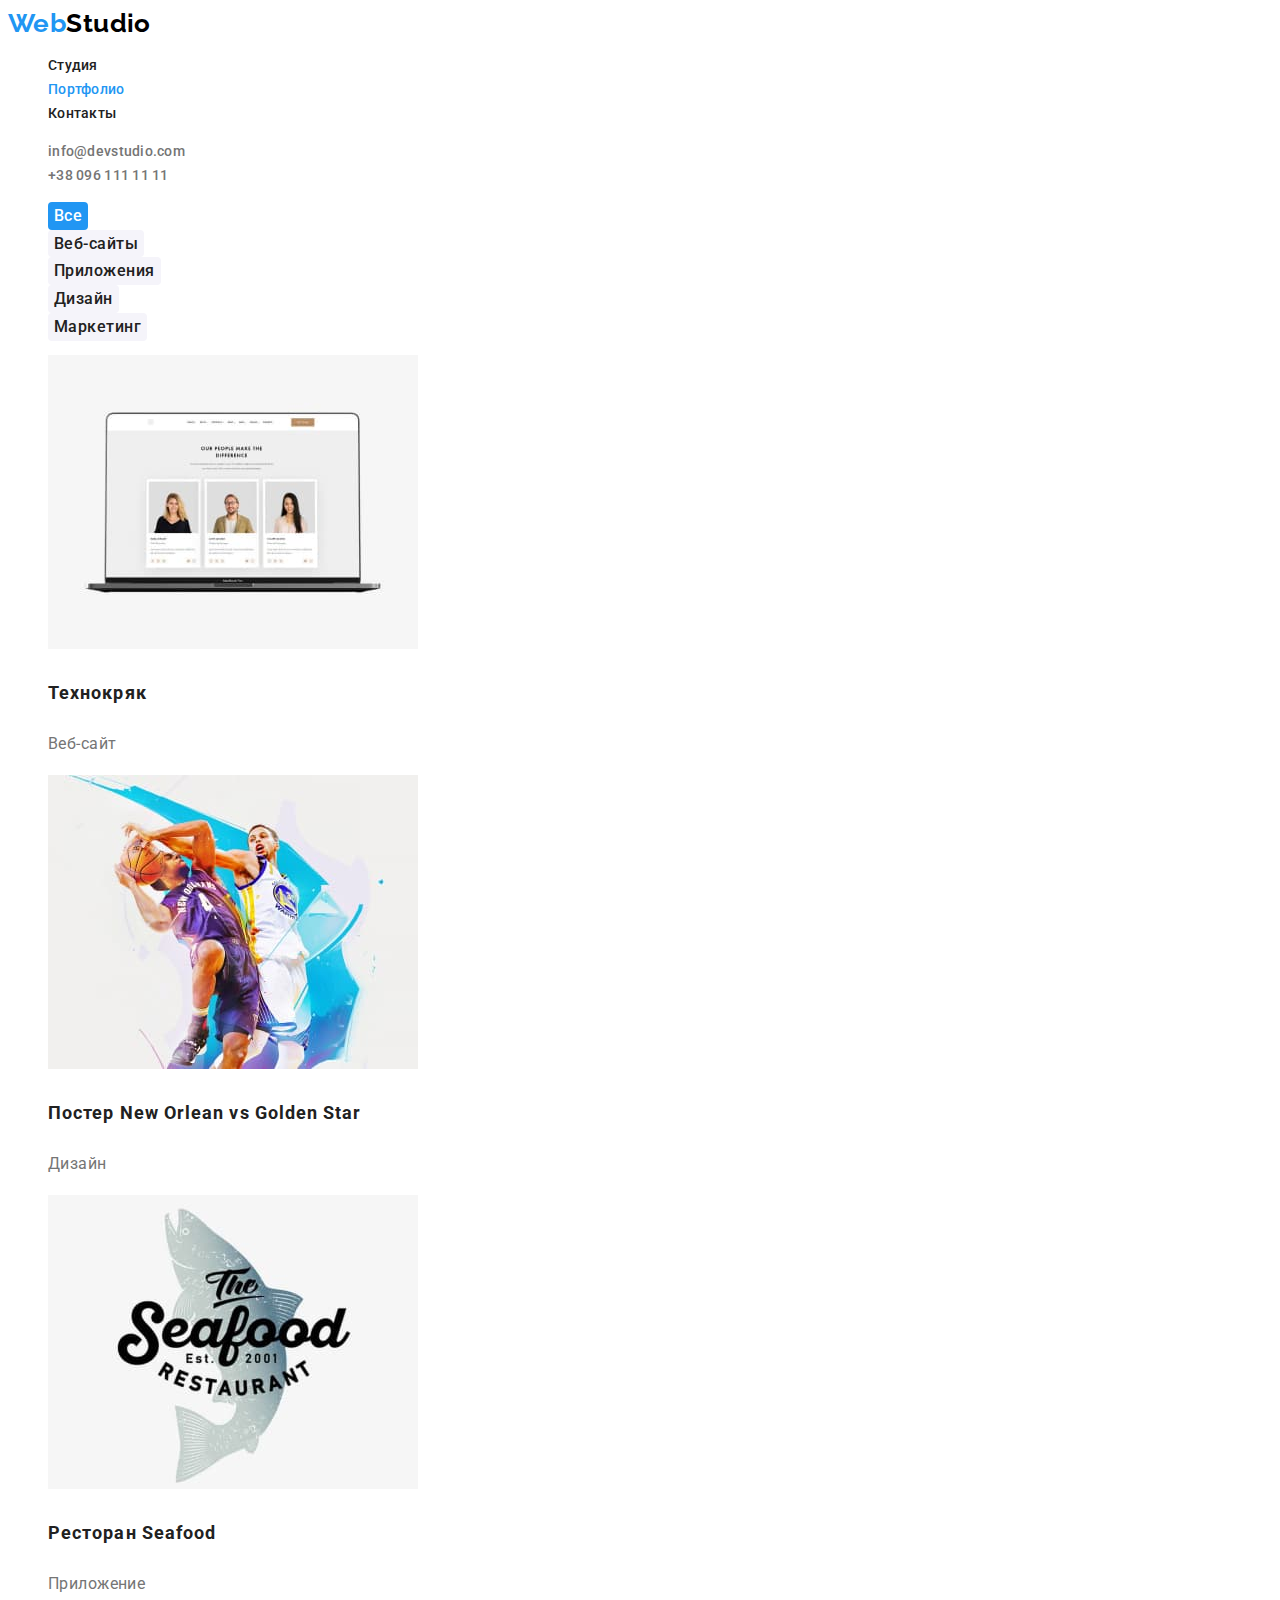
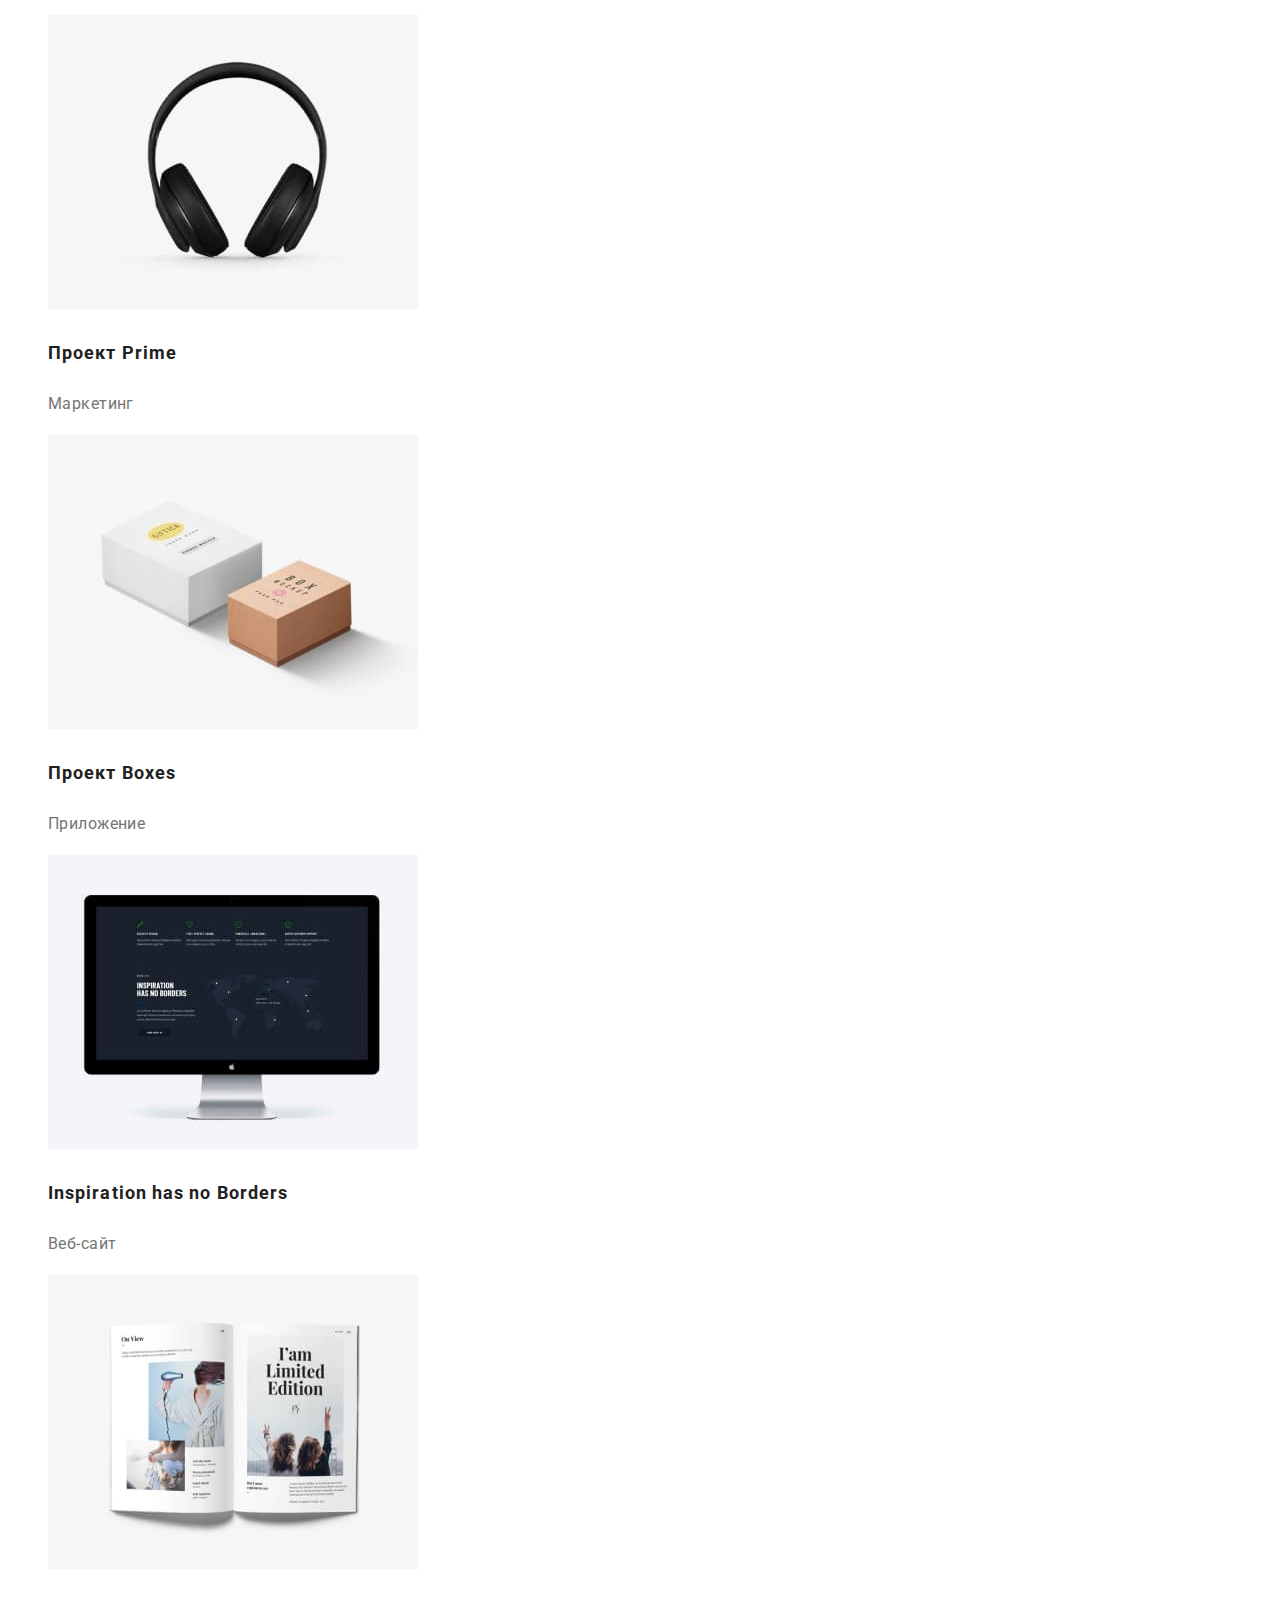
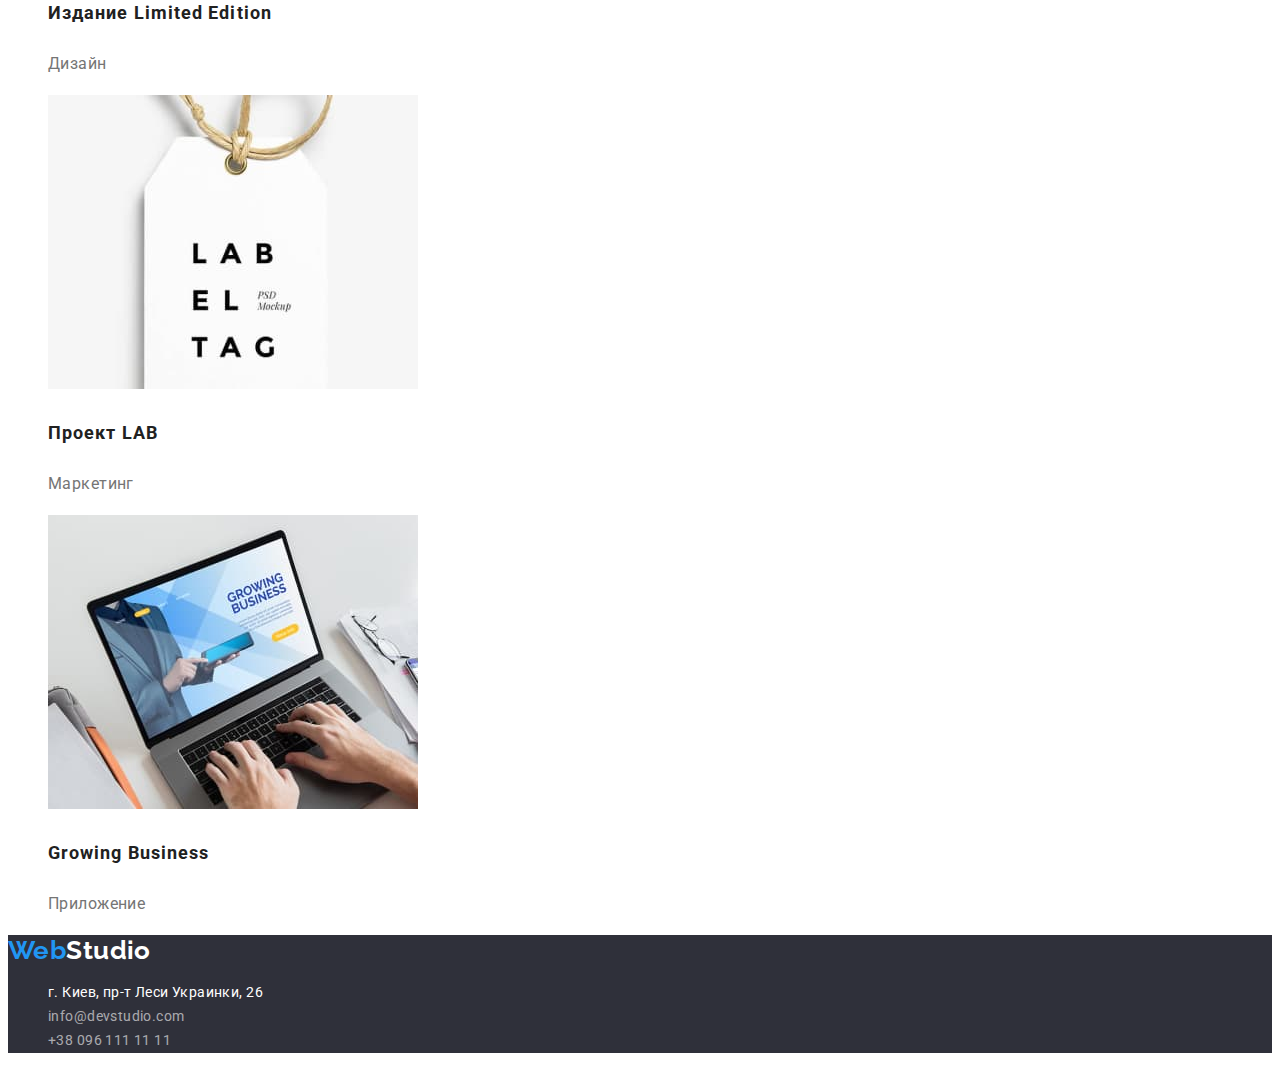
==== portfolio.html @ 18dfbdaf "добавил файлы из hw2" ====
<!DOCTYPE html>
<html lang="ru">

<head>
    <meta charset="UTF-8">
    <meta http-equiv="X-UA-Compatible" content="IE=edge">
    <meta name="viewport" content="width=device-width, initial-scale=1.0">
    <title>Портфолио</title>
    <link href="https://fonts.googleapis.com/css2?family=Raleway:wght@700&family=Roboto:wght@400;500;700;900&display=swap"
        rel="stylesheet">
    <link rel="stylesheet" href="./css/styles.css">
</head>

<body>
    <header class="page-header">
        <nav>
            <a class="logo link" href="./index.html">Web<span class="accent">Studio</span></a>
            <ul class="site-nav list">
                <li>
                    <a class="link" href="./index.html">Студия</a>
                </li>
                <li>
                    <a class="link current" href="./portfolio.html">Портфолио</a>
                </li>
                <li>
                    <a class="link" href="">Контакты</a>
                </li>
            </ul>
        </nav>
        <ul class="auth-nav list">
            <li>
                <a class="link" href="mailto:info@devstudio.com">info@devstudio.com</a>
            </li>
            <li>
                <a class="link" href="tel:+380961111111">+38 096 111 11 11</a>
            </li>
        </ul>
    </header>

    <main class="portfolio">
        <section class="section">
            <h1 class="visually-hidden">Наши работы</h1>
                <ul class="list">
                    <li>
                        <button class="portfolio-nav see" type="button">Все</button>
                    </li>
                    <li>
                        <button class="portfolio-nav" type="button">Веб-сайты</button>
                    </li>
                    <li>
                        <button class="portfolio-nav" type="button">Приложения</button>
                    </li>
                    <li>
                        <button class="portfolio-nav" type="button">Дизайн</button>
                    </li>
                    <li>
                        <button class="portfolio-nav" type="button">Маркетинг</button>
                    </li>
                </ul>
                <ul class="works list">
                    <li>
                        <a class="link" href="">
                            <img src="./images/img3.1.jpg" alt="изображение макбука с красиво оформленным веб-сайтом на экране" width="370" />
                            <h3 class="title">Технокряк</h3>
                            <p class="kind-of">Веб-сайт</p>
                        </a>
                    </li>
                    <li>
                        <a class="link" href="">
                            <img src="./images/img3.2.jpg" alt="изображение постера с баскетболистами, которые в прыжке борются за мяч" width="370" />
                            <h3 class="title">Постер New Orlean vs Golden Star</h3>
                            <p class="kind-of">Дизайн</p>
                        </a>
                    </li>
                    <li>
                        <a class="link" href="">
                            <img src="./images/img3.3.jpg" alt="изображение красивой надписи c названием ресторана на фоне большой рыбы" width="370" />
                            <h3 class="title">Ресторан Seafood</h3>
                            <p class="kind-of">Приложение</p>
                        </a>
                    </li>
                    <li>
                        <a class="link" href="">
                            <img src="./images/img3.4.jpg" alt="изображение наушников закрытого типа" width="370" />
                            <h3 class="title">Проект Prime</h3>
                            <p class="kind-of">Маркетинг</p>
                        </a>
                    </li>
                    <li>
                        <a class="link" href="">
                            <img src="./images/img3.5.jpg" alt="изображение двух картонных коробок разной формы и цвета" width="370" />
                            <h3 class="title">Проект Boxes</h3>
                            <p class="kind-of">Приложение</p>
                        </a>
                    </li>
                    <li>
                        <a class="link" href="">
                            <img src="./images/img3.6.jpg" alt="изображение красиво оформленного сайта на экране эппл ай мак" width="370" />
                            <h3 class="title">Inspiration has no Borders</h3>
                            <p class="kind-of">Веб-сайт</p>
                        </a>
                    </li>
                    <li>
                        <a class="link" href="">
                            <img src="./images/img3.7.jpg" alt="изображение красиво свёрстанного журнала в развороте, с фотогравиями и статьями" width="370" />
                            <h3 class="title">Издание Limited Edition</h3>
                            <p class="kind-of">Дизайн</p>
                        </a>
                    </li>
                    <li>
                        <a class="link" href="">
                            <img src="./images/img3.8.jpg" alt="изображение бирки с надписью на английском Лаб эль таг" width="370" />
                            <h3 class="title">Проект LAB</h3>
                            <p class="kind-of">Маркетинг</p>
                        </a>
                    </li>
                    <li>
                        <a class="link" href="">
                            <img src="./images/img3.9.jpg" alt="изображение экрана ноутбука на котором открыт сайт приложения. Название которого на английском-Гроувин бизнесс" width="370" />
                            <h3 class="title">Growing Business</h3>
                            <p class="kind-of">Приложение</p>
                        </a>
                    </li>
                </ul>
        </section>
    </main>

    <footer class="page-footer">
        <a class="logo link " href="./index.html">Web<span class="accent">Studio</span></a>
        <address>
            <ul class="list address-links">
                <li>
                    <a class="link googlmaps" href="https://goo.gl/maps/piqngm7oDQpEDh6u6" target="_blank"
                        rel="noopener nofollow noreferrer">г. Киев, пр-т Леси Украинки, 26</a>
                </li>
                <li>
                    <a class="link contacts" href="mailto:info@devstudio.com">info@devstudio.com</a>
                </li>
                <li>
                    <a class="link contacts" href="tel:+380961111111">+38 096 111 11 11</a>
                </li>
            </ul>
        </address>
    </footer>
</body>

</html>
---- css/styles.css ----
:root {
    --primary-bg-color: #ffffff;
    --section-team-bg-color: #F5F4FA;
    --hero-bg-color: #2F303A;
    --primary-text-color: #757575;
    --title-text-color: #212121;
    --accent-blue-color: #2196F3;
    --accent-black-color: #000000;
    --address-links-color: rgba(255, 255, 255, 0.6);
}

body {
    background-color: var(--primary-bg-color);
    color: var(--primary-text-color);
    
    font-family: 'Roboto', sans-serif;
    font-size: 14px;
    line-height: 1.71;
    letter-spacing: 0.03em;
}

button {
    font: inherit;
    border: none;
    
    cursor: pointer;
}

.list {
    list-style: none;
}

.link {
    text-decoration: none;
}

.visually-hidden {
    position: absolute;
    width: 1px;
    height: 1px;
    margin: -1px;
    border: 0;
    padding: 0;
    white-space: nowrap;
    clip-path: inset(100%);
    clip: rect(0 0 0 0);
    overflow: hidden;
}

.logo {
    color: var(--accent-blue-color);
    font-family: 'Raleway', sans-serif;
    font-weight: 700;
    font-size: 26px;
    line-height: 1.2;
}
.logo .accent {
    color: var(--accent-black-color);
}

.site-nav .link {
    color: var(--title-text-color);
    font-weight: 500;
    line-height:1.14;
    letter-spacing: 0.02em;
}
.site-nav .link:hover,
.site-nav .link:focus {
    color: var(--accent-blue-color);
}
.site-nav .link.current {
    color: var(--accent-blue-color);
}

.auth-nav .link {
    color: var(--primary-text-color);
    font-weight: 500;
    line-height: 1.14;
    letter-spacing: 0.02em;
}
.auth-nav .link:hover,
.auth-nav .link:focus {
    color: var(--accent-blue-color);
}

.page-footer {
    background-color: var(--hero-bg-color);
}

.page-footer .logo .accent {
    color: var(--primary-bg-color);
}

.address-links .link {
    color: var(--address-links-color);

    font-style: normal;
}
.link.contacts:hover,
.link.contacts:focus {
    color: var(--accent-blue-color);
}

.link.googlmaps {
    color: var(--primary-bg-color);
}

.hero {
    background-color: var(--hero-bg-color);
}

.hero-title {
    color: var(--primary-bg-color);

    font-weight: 900;
    font-size: 44px;
    line-height: 1.36;
    text-align: center;
    letter-spacing: 0.06em;
    text-transform: uppercase;
}

.hero-button {
    background: var(--accent-blue-color);
    color: var(--primary-bg-color);

    box-shadow: 0px 4px 4px rgba(0, 0, 0, 0.15);
    border-radius: 4px;
    

    font-weight: 700;
    font-size: 16px;
    line-height: 1.88;
    display: flex;
    align-items: center;
    text-align: center;
    letter-spacing: 0.06em;

    
}

.section-title {
    color: var(--title-text-color);

    font-size: 36px;
    line-height: 1.17;
    text-align: center;
}

.advantages .title {
    color: var(--title-text-color);

    font-size: 14px;
    line-height: 1.14;
    text-transform: uppercase;
}

.section.team {
    background-color: var(--section-team-bg-color);
}

.team .title {
    color: var(--title-text-color);

    font-weight: 500;
}
.team .title, 
.team .position { 
    font-size: 16px;
    line-height: 1.19;
    text-align: center;
}

.portfolio-nav {
    background: var(--section-team-bg-color);
    color: var(--title-text-color);
    border-radius: 4px;
    
    
    font-weight: 500;
    font-size: 16px;
    line-height: 1.62;
    text-align: center;
    letter-spacing: 0.03em;
}
.portfolio-nav:hover,
.portfolio-nav:focus {
    background: var(--accent-blue-color);
    color: var(--primary-bg-color);
}

.portfolio-nav.see {
    background: var(--accent-blue-color);
    color: var(--primary-bg-color);
}

.works .title {
color: var(--title-text-color);

font-size: 18px;
line-height: 2;
letter-spacing: 0.06em;

    
}
.works .kind-of {
color: var(--primary-text-color);

font-weight: 400;
font-size: 16px;
line-height: 1.88;
}
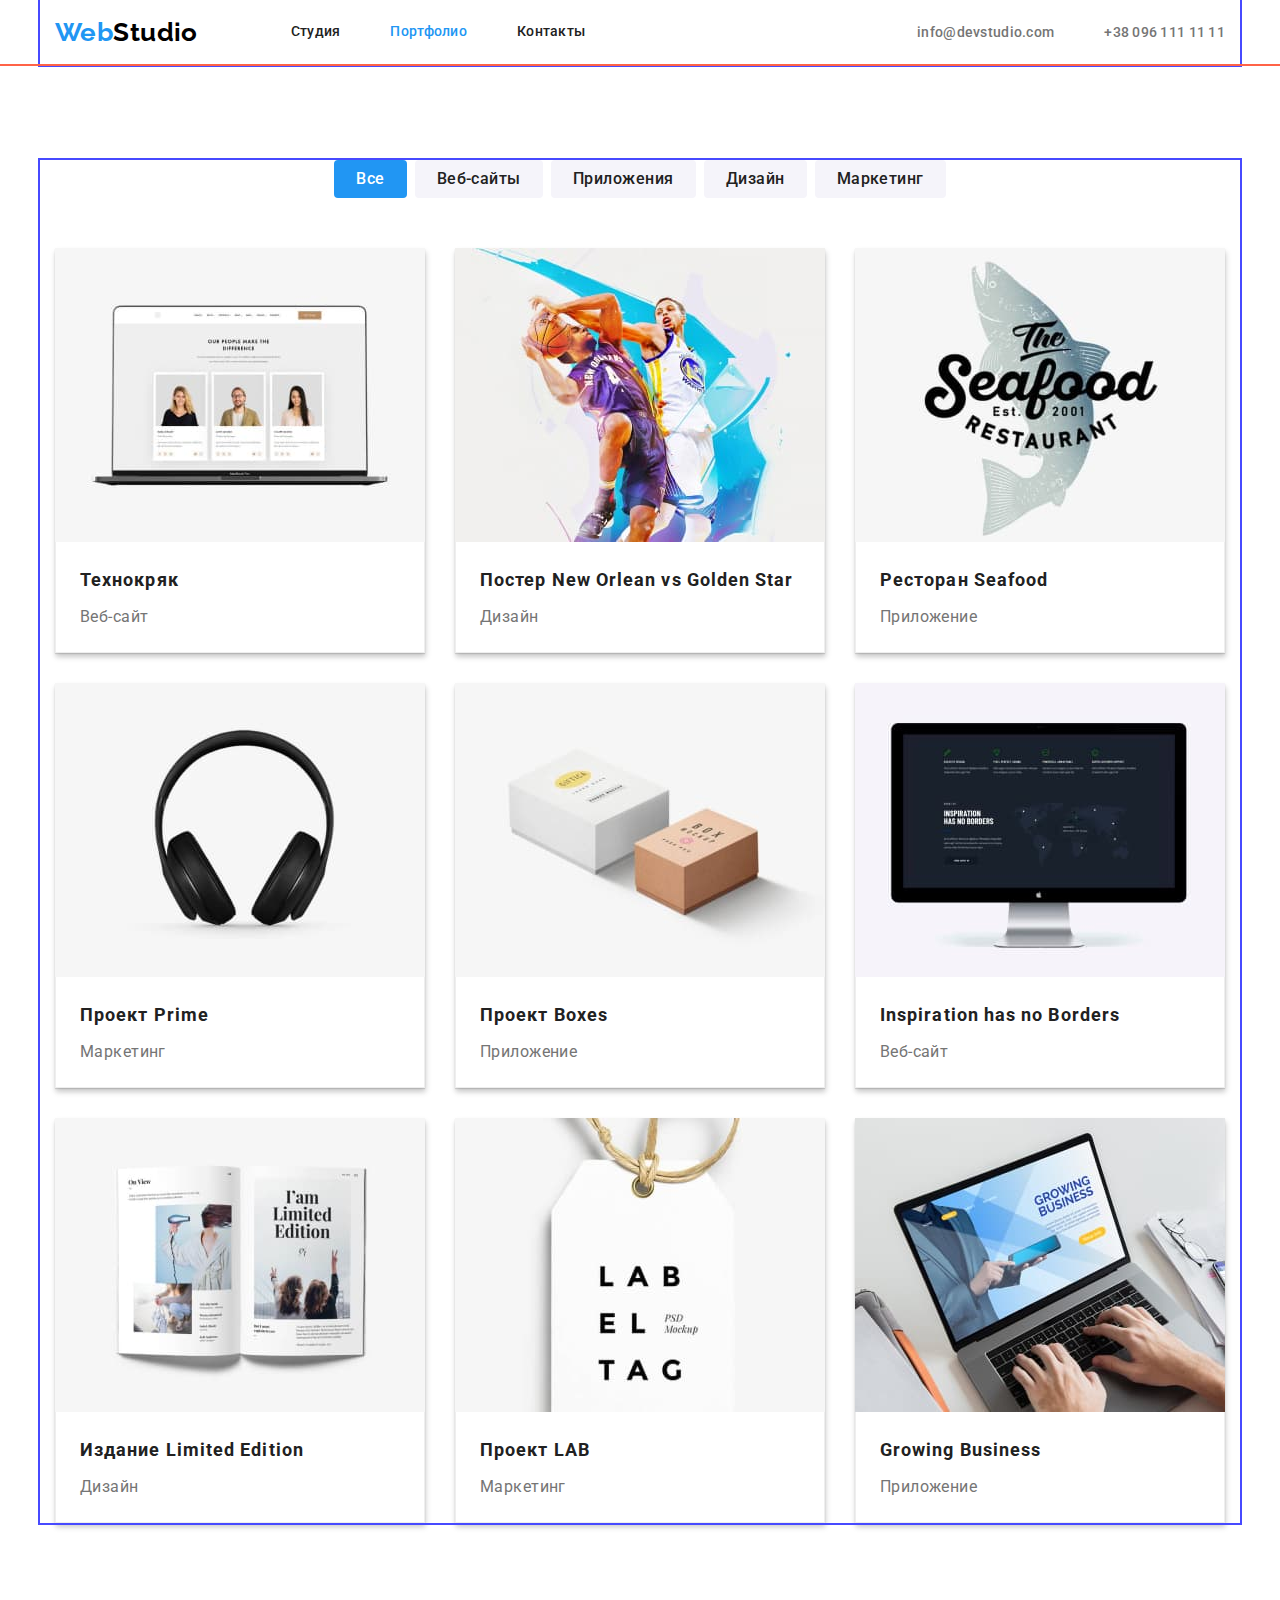
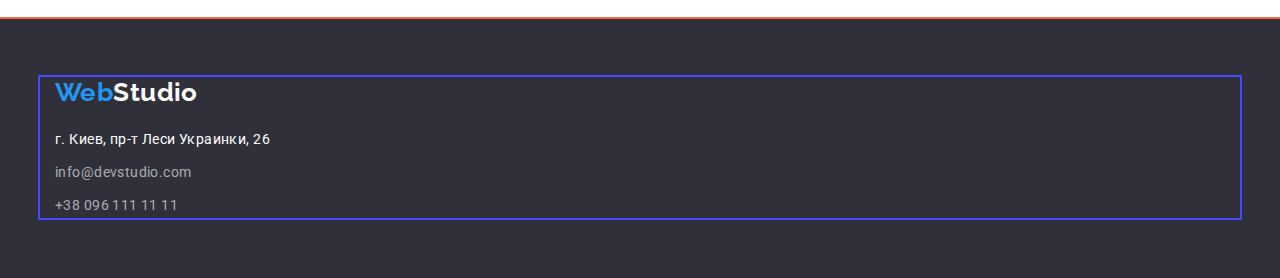
==== commit 4ce097e2: "выполнил стилизацию согласно ТЗ по ДЗ-3" ====
--- a/portfolio.html
+++ b/portfolio.html
@@ -6,142 +6,176 @@
     <meta http-equiv="X-UA-Compatible" content="IE=edge">
     <meta name="viewport" content="width=device-width, initial-scale=1.0">
     <title>Портфолио</title>
-    <link href="https://fonts.googleapis.com/css2?family=Raleway:wght@700&family=Roboto:wght@400;500;700;900&display=swap"
-        rel="stylesheet">
+    <link rel="stylesheet" href="https://fonts.googleapis.com/css2?family=Raleway:wght@700&family=Roboto:wght@400;500;700;900&display=swap">
+    <link rel="stylesheet" href="https://cdnjs.cloudflare.com/ajax/libs/modern-normalize/1.1.0/modern-normalize.min.css">
     <link rel="stylesheet" href="./css/styles.css">
 </head>
 
 <body>
     <header class="page-header">
-        <nav>
-            <a class="logo link" href="./index.html">Web<span class="accent">Studio</span></a>
-            <ul class="site-nav list">
-                <li>
-                    <a class="link" href="./index.html">Студия</a>
+        <div class="container main-nav">
+            <nav>
+                <a class="logo link" href="./index.html">Web<span class="accent">Studio</span></a>
+                <ul class="site-nav list">
+                    <li class="item">
+                        <a class="link" href="./index.html">Студия</a>
+                    </li>
+                    <li class="item">
+                        <a class="link current" href="./portfolio.html">Портфолио</a>
+                    </li>
+                    <li class="item">
+                        <a class="link" href="">Контакты</a>
+                    </li>
+                </ul>
+            </nav>
+            <ul class="auth-nav list">
+                <li class="item">
+                    <a class="link" href="mailto:info@devstudio.com">info@devstudio.com</a>
                 </li>
-                <li>
-                    <a class="link current" href="./portfolio.html">Портфолио</a>
-                </li>
-                <li>
-                    <a class="link" href="">Контакты</a>
+                <li class="item">
+                    <a class="link" href="tel:+380961111111">+38 096 111 11 11</a>
                 </li>
             </ul>
-        </nav>
-        <ul class="auth-nav list">
-            <li>
-                <a class="link" href="mailto:info@devstudio.com">info@devstudio.com</a>
-            </li>
-            <li>
-                <a class="link" href="tel:+380961111111">+38 096 111 11 11</a>
-            </li>
-        </ul>
+        </div>
     </header>
 
     <main class="portfolio">
         <section class="section">
-            <h1 class="visually-hidden">Наши работы</h1>
-                <ul class="list">
-                    <li>
+            <div class="container">
+                <h1 class="visually-hidden">Наши работы</h1>
+                <ul class="selection list">
+                    <li class="item">
                         <button class="portfolio-nav see" type="button">Все</button>
                     </li>
-                    <li>
+                    <li class="item">
                         <button class="portfolio-nav" type="button">Веб-сайты</button>
                     </li>
-                    <li>
+                    <li class="item">
                         <button class="portfolio-nav" type="button">Приложения</button>
                     </li>
-                    <li>
+                    <li class="item">
                         <button class="portfolio-nav" type="button">Дизайн</button>
                     </li>
-                    <li>
+                    <li class="item">
                         <button class="portfolio-nav" type="button">Маркетинг</button>
                     </li>
                 </ul>
                 <ul class="works list">
-                    <li>
+                    <li class="item">
                         <a class="link" href="">
-                            <img src="./images/img3.1.jpg" alt="изображение макбука с красиво оформленным веб-сайтом на экране" width="370" />
-                            <h3 class="title">Технокряк</h3>
-                            <p class="kind-of">Веб-сайт</p>
+                            <img src="./images/img3.1.jpg"
+                                alt="изображение макбука с красиво оформленным веб-сайтом на экране" width="370" />
+                            <div class="signature">
+                                <h3 class="title">Технокряк</h3>
+                                <p class="kind-of">Веб-сайт</p>
+                            </div>
                         </a>
                     </li>
-                    <li>
+                    <li class="item">
                         <a class="link" href="">
-                            <img src="./images/img3.2.jpg" alt="изображение постера с баскетболистами, которые в прыжке борются за мяч" width="370" />
-                            <h3 class="title">Постер New Orlean vs Golden Star</h3>
-                            <p class="kind-of">Дизайн</p>
+                            <img src="./images/img3.2.jpg"
+                                alt="изображение постера с баскетболистами, которые в прыжке борются за мяч" width="370" />
+                            <div class="signature">
+                                <h3 class="title">Постер New Orlean vs Golden Star</h3>
+                                <p class="kind-of">Дизайн</p>
+                            </div>
                         </a>
                     </li>
-                    <li>
+                    <li class="item">
                         <a class="link" href="">
-                            <img src="./images/img3.3.jpg" alt="изображение красивой надписи c названием ресторана на фоне большой рыбы" width="370" />
-                            <h3 class="title">Ресторан Seafood</h3>
-                            <p class="kind-of">Приложение</p>
+                            <img src="./images/img3.3.jpg"
+                                alt="изображение красивой надписи c названием ресторана на фоне большой рыбы" width="370" />
+                            <div class="signature">
+                                <h3 class="title">Ресторан Seafood</h3>
+                                <p class="kind-of">Приложение</p>
+                            </div>
                         </a>
                     </li>
-                    <li>
+                    <li class="item">
                         <a class="link" href="">
                             <img src="./images/img3.4.jpg" alt="изображение наушников закрытого типа" width="370" />
-                            <h3 class="title">Проект Prime</h3>
-                            <p class="kind-of">Маркетинг</p>
+                            <div class="signature">
+                                <h3 class="title">Проект Prime</h3>
+                                <p class="kind-of">Маркетинг</p>
+                            </div>
                         </a>
                     </li>
-                    <li>
+                    <li class="item">
                         <a class="link" href="">
-                            <img src="./images/img3.5.jpg" alt="изображение двух картонных коробок разной формы и цвета" width="370" />
-                            <h3 class="title">Проект Boxes</h3>
-                            <p class="kind-of">Приложение</p>
+                            <img src="./images/img3.5.jpg" alt="изображение двух картонных коробок разной формы и цвета"
+                                width="370" />
+                            <div class="signature">
+                                <h3 class="title">Проект Boxes</h3>
+                                <p class="kind-of">Приложение</p>
+                            </div>
                         </a>
                     </li>
-                    <li>
+                    <li class="item">
                         <a class="link" href="">
-                            <img src="./images/img3.6.jpg" alt="изображение красиво оформленного сайта на экране эппл ай мак" width="370" />
-                            <h3 class="title">Inspiration has no Borders</h3>
-                            <p class="kind-of">Веб-сайт</p>
+                            <img src="./images/img3.6.jpg"
+                                alt="изображение красиво оформленного сайта на экране эппл ай мак" width="370" />
+                            <div class="signature">
+                                <h3 class="title">Inspiration has no Borders</h3>
+                                <p class="kind-of">Веб-сайт</p>
+                            </div>
                         </a>
                     </li>
-                    <li>
+                    <li class="item">
                         <a class="link" href="">
-                            <img src="./images/img3.7.jpg" alt="изображение красиво свёрстанного журнала в развороте, с фотогравиями и статьями" width="370" />
-                            <h3 class="title">Издание Limited Edition</h3>
-                            <p class="kind-of">Дизайн</p>
+                            <img src="./images/img3.7.jpg"
+                                alt="изображение красиво свёрстанного журнала в развороте, с фотогравиями и статьями"
+                                width="370" />
+                            <div class="signature">
+                                <h3 class="title">Издание Limited Edition</h3>
+                                <p class="kind-of">Дизайн</p>
+                            </div>
                         </a>
                     </li>
-                    <li>
+                    <li class="item">
                         <a class="link" href="">
-                            <img src="./images/img3.8.jpg" alt="изображение бирки с надписью на английском Лаб эль таг" width="370" />
-                            <h3 class="title">Проект LAB</h3>
-                            <p class="kind-of">Маркетинг</p>
+                            <img src="./images/img3.8.jpg" alt="изображение бирки с надписью на английском Лаб эль таг"
+                                width="370" />
+                            <div class="signature">
+                                <h3 class="title">Проект LAB</h3>
+                                <p class="kind-of">Маркетинг</p>
+                            </div>
                         </a>
                     </li>
-                    <li>
+                    <li class="item">
                         <a class="link" href="">
-                            <img src="./images/img3.9.jpg" alt="изображение экрана ноутбука на котором открыт сайт приложения. Название которого на английском-Гроувин бизнесс" width="370" />
-                            <h3 class="title">Growing Business</h3>
-                            <p class="kind-of">Приложение</p>
+                            <img src="./images/img3.9.jpg"
+                                alt="изображение экрана ноутбука на котором открыт сайт приложения. Название которого на английском-Гроувин бизнесс"
+                                width="370" />
+                            <div class="signature">
+                                <h3 class="title">Growing Business</h3>
+                                <p class="kind-of">Приложение</p>
+                            </div>
                         </a>
                     </li>
                 </ul>
+            </div>
         </section>
     </main>
 
-    <footer class="page-footer">
+<footer class="page-footer">
+   <div class="container"> 
         <a class="logo link " href="./index.html">Web<span class="accent">Studio</span></a>
         <address>
             <ul class="list address-links">
-                <li>
+                <li class="item">
                     <a class="link googlmaps" href="https://goo.gl/maps/piqngm7oDQpEDh6u6" target="_blank"
                         rel="noopener nofollow noreferrer">г. Киев, пр-т Леси Украинки, 26</a>
                 </li>
-                <li>
+                <li class="item">
                     <a class="link contacts" href="mailto:info@devstudio.com">info@devstudio.com</a>
                 </li>
-                <li>
+                <li class="item">
                     <a class="link contacts" href="tel:+380961111111">+38 096 111 11 11</a>
                 </li>
             </ul>
         </address>
-    </footer>
+    </div>
+</footer>
 </body>
 
 </html>--- a/css/styles.css
+++ b/css/styles.css
@@ -7,31 +7,80 @@
     --accent-blue-color: #2196F3;
     --accent-black-color: #000000;
     --address-links-color: rgba(255, 255, 255, 0.6);
+    --header-border-color: #ECECEC;
+    --signature-works-border-color: #EEEEEE;
+}
+
+html {
+    box-sizing: border-box;
+}
+
+*,
+*::before,
+*::after {
+    box-sizing: inherit;
+}
+
+h1,
+h2,
+h3,
+h4,
+h5,
+h6,
+p {
+    margin-top: 0px;
+}
+
+p {
+    margin-bottom: 0px;
+}
+
+.list {
+    padding: 0px;
+    margin: 0px;
+
+    list-style: none;
+}
+
+.link {
+    text-decoration: none;
+    color: inherit;
+}
+
+img {
+    display: block;
+
+    max-width: 100%;
+    height: auto;
+}
+
+address {
+    font-style: normal;
 }
 
 body {
     background-color: var(--primary-bg-color);
     color: var(--primary-text-color);
-    
+
     font-family: 'Roboto', sans-serif;
     font-size: 14px;
     line-height: 1.71;
     letter-spacing: 0.03em;
+
+}
+
+section {
+    padding-top: 94px;
+    padding-bottom: 94px;
+
+    outline: 2px solid tomato;
 }
 
 button {
     font: inherit;
     border: none;
-    
+
     cursor: pointer;
-}
-
-.list {
-    list-style: none;
-}
-
-.link {
-    text-decoration: none;
 }
 
 .visually-hidden {
@@ -47,44 +96,104 @@
     overflow: hidden;
 }
 
+.container {
+    width: 1200px;
+    padding: 0px 15px;
+    margin-left: auto;
+    margin-right: auto;
+
+    outline: 2px solid rgb(71, 74, 255);
+}
+
+.page-header {
+    border-bottom: 1px solid var(--header-border-color);
+}
+
+.main-nav {
+    display: flex;
+    align-items: center;
+    justify-content: space-between;
+}
+
+.main-nav nav {
+    display: flex;
+    align-items: center;
+}
+
 .logo {
+    margin-right: 93px;
+
     color: var(--accent-blue-color);
     font-family: 'Raleway', sans-serif;
     font-weight: 700;
     font-size: 26px;
     line-height: 1.2;
 }
+
 .logo .accent {
     color: var(--accent-black-color);
 }
 
+.site-nav {
+    display: flex;
+}
+
+.site-nav .item+.item {
+    margin-left: 50px;
+}
+
 .site-nav .link {
+    display: block;
+    padding-top: 24px;
+    padding-bottom: 25px;
+
     color: var(--title-text-color);
     font-weight: 500;
-    line-height:1.14;
+    line-height: 1.14;
     letter-spacing: 0.02em;
 }
+
 .site-nav .link:hover,
 .site-nav .link:focus {
     color: var(--accent-blue-color);
 }
+
 .site-nav .link.current {
     color: var(--accent-blue-color);
 }
 
+.auth-nav {
+    display: flex;
+}
+
+.auth-nav .item+.item {
+    margin-left: 50px;
+}
+
 .auth-nav .link {
+
     color: var(--primary-text-color);
     font-weight: 500;
     line-height: 1.14;
     letter-spacing: 0.02em;
 }
+
 .auth-nav .link:hover,
 .auth-nav .link:focus {
     color: var(--accent-blue-color);
 }
 
 .page-footer {
+    padding: 60px 0px;
+
     background-color: var(--hero-bg-color);
+}
+
+
+.page-footer .logo {
+    display: block;
+
+    margin-bottom: 20px;
 }
 
 .page-footer .logo .accent {
@@ -96,6 +205,11 @@
 
     font-style: normal;
 }
+
+.address-links .item+.item {
+    margin-top: 9px;
+}
+
 .link.contacts:hover,
 .link.contacts:focus {
     color: var(--accent-blue-color);
@@ -106,10 +220,16 @@
 }
 
 .hero {
+    padding-top: 200px;
+    padding-bottom: 200px;
+
     background-color: var(--hero-bg-color);
 }
 
 .hero-title {
+    width: 696px;
+    margin: 0px auto 30px;
+
     color: var(--primary-bg-color);
 
     font-weight: 900;
@@ -121,25 +241,25 @@
 }
 
 .hero-button {
+    box-shadow: 0px 4px 4px rgba(0, 0, 0, 0.15);
+    display: block;
+    border-radius: 4px;
+    padding: 10px 32px;
+    margin: 0px auto 0px;
+    min-width: 200px;
+
     background: var(--accent-blue-color);
     color: var(--primary-bg-color);
-
-    box-shadow: 0px 4px 4px rgba(0, 0, 0, 0.15);
-    border-radius: 4px;
-    
 
     font-weight: 700;
     font-size: 16px;
     line-height: 1.88;
-    display: flex;
-    align-items: center;
-    text-align: center;
     letter-spacing: 0.06em;
-
-    
 }
 
 .section-title {
+    margin-bottom: 50px;
+
     color: var(--title-text-color);
 
     font-size: 36px;
@@ -147,6 +267,14 @@
     text-align: center;
 }
 
+.title {
+    margin-bottom: 10px;
+}
+
+.advantages {
+    display: flex;
+}
+
 .advantages .title {
     color: var(--title-text-color);
 
@@ -155,34 +283,91 @@
     text-transform: uppercase;
 }
 
+.advantages .item {
+    width: 270px;
+}
+
+.advantages .item+.item {
+    margin-left: 30px;
+}
+
+.section.specialization {
+    padding-top: 0px;
+}
+
+.specialization .list {
+    display: flex;
+}
+
+.specialization .item+.item {
+    margin-left: 30px;
+}
+
 .section.team {
+    margin-bottom: 0px;
+
     background-color: var(--section-team-bg-color);
 }
 
+.team .list {
+    display: flex;
+}
+
+.team .item {
+    padding-bottom: 30px;
+
+    background-color: var(--primary-bg-color);
+
+    box-shadow: 0px 1px 3px rgba(0, 0, 0, 0.12), 0px 1px 1px rgba(0, 0, 0, 0.14), 0px 2px 1px rgba(0, 0, 0, 0.2);
+    border-radius: 0px 0px 4px 4px;
+}
+
+.team .item+.item {
+    margin-left: 30px;
+}
+
+.team img {
+    margin-bottom: 30px;
+}
+
 .team .title {
+    margin-bottom: 10px;
     color: var(--title-text-color);
 
     font-weight: 500;
 }
-.team .title, 
-.team .position { 
+
+.team .title,
+.team .position {
     font-size: 16px;
     line-height: 1.19;
     text-align: center;
 }
 
+.selection.list {
+    display: flex;
+    justify-content: center;
+    margin-bottom: 50px;
+}
+
+.selection .item:not(:last-child) {
+    margin-right: 8px;
+}
+
 .portfolio-nav {
+    padding: 6px 22px;
+    border-radius: 4px;
+
     background: var(--section-team-bg-color);
     color: var(--title-text-color);
-    border-radius: 4px;
-    
-    
+
     font-weight: 500;
     font-size: 16px;
     line-height: 1.62;
     text-align: center;
     letter-spacing: 0.03em;
 }
+
 .portfolio-nav:hover,
 .portfolio-nav:focus {
     background: var(--accent-blue-color);
@@ -194,19 +379,49 @@
     color: var(--primary-bg-color);
 }
 
+.works {
+    display: flex;
+    flex-wrap: wrap;
+}
+
+.works .item {
+    width: calc((100% - 60px) / 3);
+    margin-right: 30px;
+    box-shadow: 0px 1px 1px rgba(0, 0, 0, 0.12), 0px 4px 4px rgba(0, 0, 0, 0.06), 1px 4px 6px rgba(0, 0, 0, 0.16);
+}
+
+.works .item:nth-child(3n) {
+    margin-right: 0px;
+}
+
+.works .item:not( :nth-last-child(-n + 3)) {
+    margin-bottom: 30px;
+}
+
+.works .signature {
+    padding-top: 20px;
+    padding-bottom: 20px;
+    padding-left: 24px;
+    padding-right: 24px;
+    border-right: 1px solid var(--signature-works-border-color);
+    border-left: 1px solid var(--signature-works-border-color);
+    border-bottom: 1px solid var(--signature-works-border-color);
+}
+
 .works .title {
-color: var(--title-text-color);
-
-font-size: 18px;
-line-height: 2;
-letter-spacing: 0.06em;
-
-    
-}
+    margin-bottom: 4px;
+
+    color: var(--title-text-color);
+
+    font-size: 18px;
+    line-height: 2;
+    letter-spacing: 0.06em;
+}
+
 .works .kind-of {
-color: var(--primary-text-color);
-
-font-weight: 400;
-font-size: 16px;
-line-height: 1.88;
+    color: var(--primary-text-color);
+
+    font-weight: 400;
+    font-size: 16px;
+    line-height: 1.88;
 }